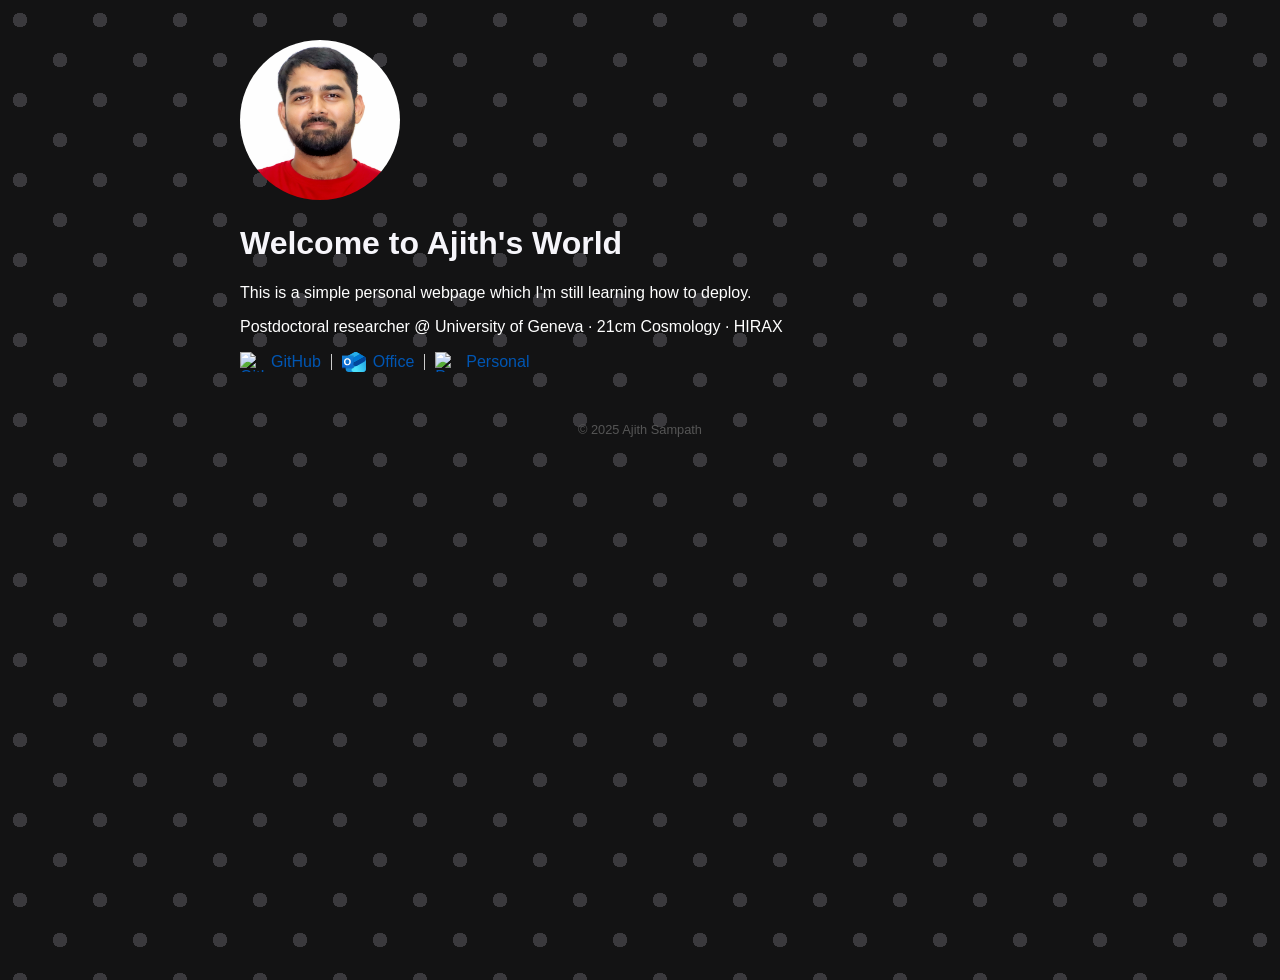
==== index.html @ edf6ab3c "First design" ====
<!DOCTYPE html>
<html lang="en">
<head>
  <meta charset="UTF-8" />
  <meta name="viewport" content="width=device-width, initial-scale=1" />
  <title>Ajith's Homepage</title>
  <link rel="stylesheet" href="style.css">
</head>
<body>
  <header class="profile">
    <img src="images/me.jpeg" alt="My photo">
    <div>
    <h1>Welcome to Ajith's World</h1>
    <p>This is a simple personal webpage which I'm still learning how to deploy.</p>
    <p>Postdoctoral researcher @ University of Geneva · 21cm Cosmology · HIRAX </p>
    <p class="links">
      <a href="https://github.com/ajithsampath" target="_blank" rel="noopener"class="icon-link"> 
        <img src="images/github.svg" alt="GitHub">GitHub</a> <span class="separator"></span>
      <a href="mailto:ajith.sampath@unige.ch" target="_blank" rel="noopener" class="icon-link">
    <img src="images/outlook.svg" alt="Office">Office</a> <span class="separator"></span>
      <a href="mailto:ajithsampath1997@gmail.com" target="_blank" rel="noopener"class="icon-link">
    <img src="images/gmail.svg" alt="Personal">Personal</a>
    </p>  
    </div>
  </header>


  <footer>
    &copy; 2025 Ajith Sampath
  </footer>
</body>
</html>
---- style.css ----
body {
  font-family: Arial, sans-serif;
  max-width: 800px;
  margin: auto;
  padding: 40px;
}

h1 {
  color: #F6F5FA;
}

.profile img {
  width: 160px;        /* change this value */
  height: 160px;
  max-width: 100%;
  object-fit: cover;  /* prevents stretching */
  border-radius: 50%; /* circular photo */
}
a {
  color: #0056b3;
  text-decoration: none;
}

a:hover {
  text-decoration: underline;
}


.icon-link {
  display: inline-flex;
  align-items: center;
  gap: 6px;
}

.icon-link img {
  border-radius: 0;
  width: 25px;
  height: 20px;
}


hr {
  border: none;
  height: 1px;
  background-color: #ccc;
  margin: 30px 0;
}


.links {
  display: flex;
  align-items: center;
  gap: 10px;
}

.separator {
  width: 1px;
  height: 16px;
  background-color: #ccc;
}

footer {
  text-align: center;
  margin-top: 50px;
  font-size: 0.8em;
  color: #555;
}


body {
  position: relative;
  background: #131314;
  overflow: hidden;
  color: white;
  min-height: 100vh;
}

/* Create multiple dots */
body::before {
  content: "";
  position: fixed;
  top: -100px; left: -100px; right: -100px; bottom: -100px;
  background:
    radial-gradient(circle 8px, #D4D1E0 90%, transparent 91%) 0 0,
    radial-gradient(circle 8px, #D4D1E0 90%, transparent 91%) 40px 40px;
  background-size: 80px 80px;
  animation: moveDots 10s linear infinite;
  opacity: 0.2;
  z-index: -1;
}

@keyframes moveDots {
  from {
    background-position: 0 0, 40px 40px;
  }
  to {
    background-position: 80px 80px, 120px 120px;
  }
}
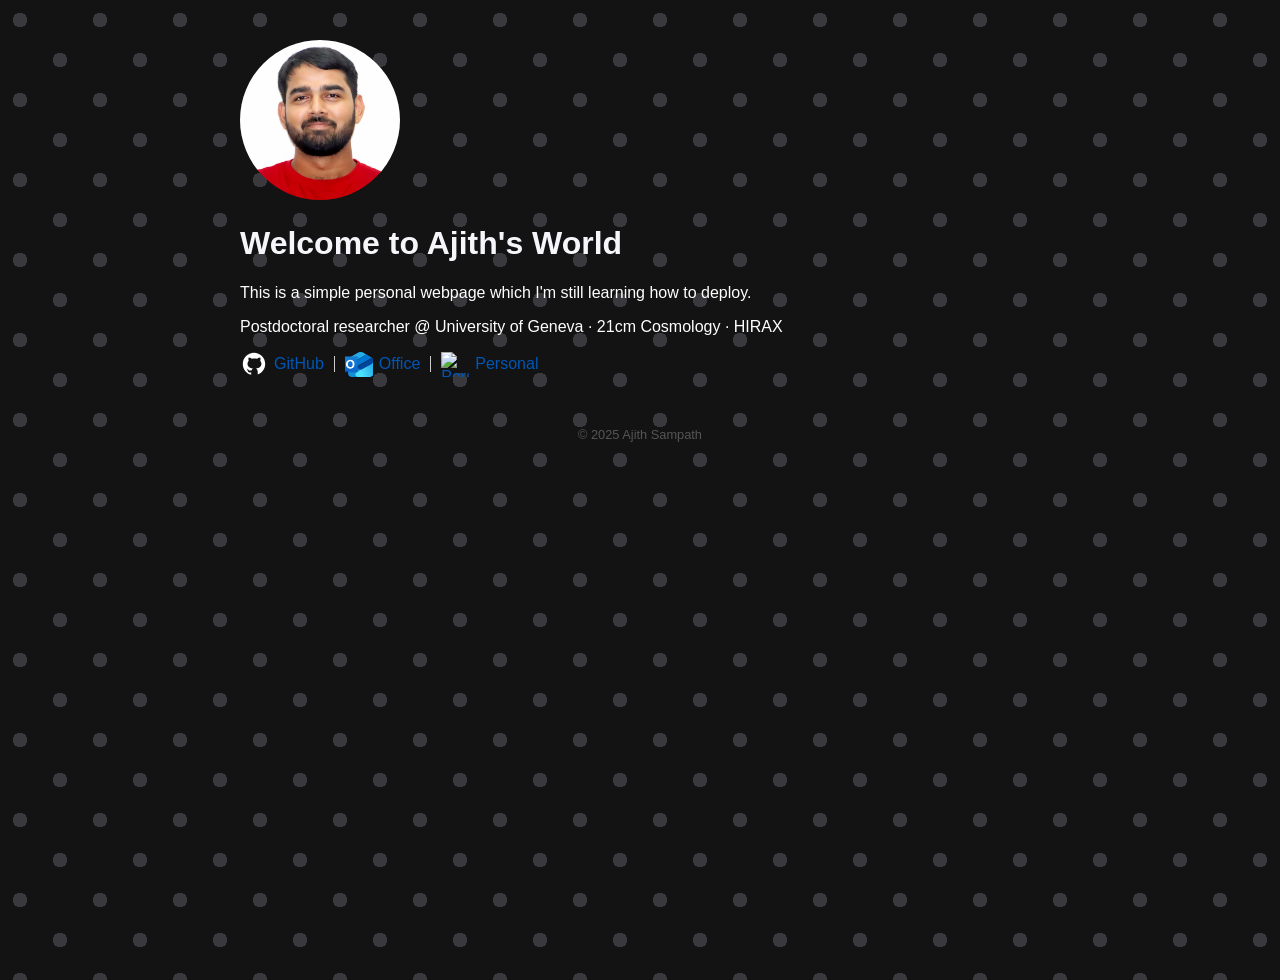
==== commit 21b389cc: "First design" ====
--- a/index.html
+++ b/index.html
@@ -15,7 +15,7 @@
     <p>Postdoctoral researcher @ University of Geneva · 21cm Cosmology · HIRAX </p>
     <p class="links">
       <a href="https://github.com/ajithsampath" target="_blank" rel="noopener"class="icon-link"> 
-        <img src="images/github.svg" alt="GitHub">GitHub</a> <span class="separator"></span>
+        <img src="images/github_w.svg" alt="GitHub">GitHub</a> <span class="separator"></span>
       <a href="mailto:ajith.sampath@unige.ch" target="_blank" rel="noopener" class="icon-link">
     <img src="images/outlook.svg" alt="Office">Office</a> <span class="separator"></span>
       <a href="mailto:ajithsampath1997@gmail.com" target="_blank" rel="noopener"class="icon-link">
--- a/style.css
+++ b/style.css
@@ -34,8 +34,8 @@
 
 .icon-link img {
   border-radius: 0;
-  width: 25px;
-  height: 20px;
+  width: 28px;
+  height: 25px;
 }
 
 
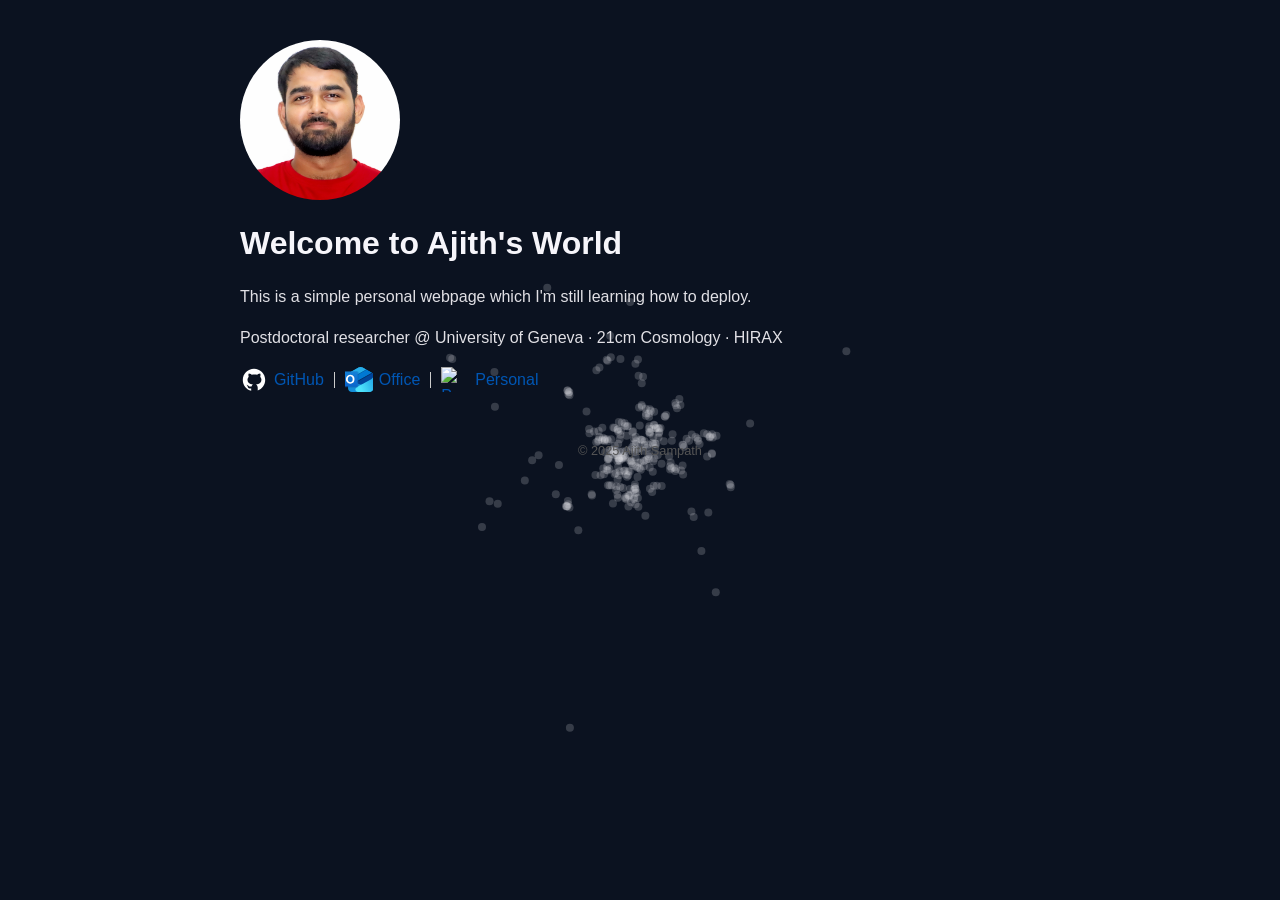
==== commit d1d65ab9: "First design" ====
--- a/index.html
+++ b/index.html
@@ -7,6 +7,7 @@
   <link rel="stylesheet" href="style.css">
 </head>
 <body>
+  <canvas id="bg"></canvas>
   <header class="profile">
     <img src="images/me.jpeg" alt="My photo">
     <div>
@@ -23,6 +24,100 @@
     </p>  
     </div>
   </header>
+  <script>
+    const canvas = document.getElementById("bg");
+    const ctx = canvas.getContext("2d");
+
+    function resize() {
+      canvas.width = window.innerWidth;
+      canvas.height = window.innerHeight;
+    }
+    resize();
+    window.addEventListener("resize", resize);
+
+    const N = 300;
+    const R = 4;
+    const SPEED = 2.2;
+
+    const particles = [];
+
+    const cx = canvas.width / 2;
+    const cy = canvas.height / 2;
+
+    for (let i = 0; i < N; i++) {
+      const angle = Math.random() * Math.PI * 2;
+      const speed = Math.random() * SPEED + 1.5;
+
+      const spread = 10; // initial universe size
+
+      particles.push({
+      x: cx + (Math.random() - 0.5) * spread,
+      y: cy + (Math.random() - 0.5) * spread,
+      vx: Math.cos(angle) * speed,
+      vy: Math.sin(angle) * speed,
+
+      // 🌌 galaxy properties
+      spin: (Math.random() - 0.5) * 0.05,
+      arms: 2 + Math.floor(Math.random() * 3),
+      phase: Math.random() * Math.PI * 2
+    });
+
+
+    }
+
+
+    function collide(p1, p2) {
+      const dx = p1.x - p2.x;
+      const dy = p1.y - p2.y;
+      const dist = Math.hypot(dx, dy);
+      if (dist < 2 * R) {
+        const nx = dx / dist;
+        const ny = dy / dist;
+        const p = (p1.vx - p2.vx) * nx + (p1.vy - p2.vy) * ny;
+        p1.vx -= p * nx;
+        p1.vy -= p * ny;
+        p2.vx += p * nx;
+        p2.vy += p * ny;
+      }
+    }
+
+    function update() {
+      ctx.clearRect(0, 0, canvas.width, canvas.height);
+
+
+      for (let i = 0; i < N; i++) {
+        const p = particles[i];
+
+        p.x += p.vx;
+        p.y += p.vy;
+
+        // eternal slowdown (never reaches zero)
+        const damping = 0.9993;
+        p.vx *= damping;
+        p.vy *= damping;
+
+
+        if (p.x < R || p.x > canvas.width - R) p.vx *= -1;
+        if (p.y < R || p.y > canvas.height - R) p.vy *= -1;
+
+        for (let j = i + 1; j < N; j++) {
+          collide(p, particles[j]);
+        }
+
+        ctx.beginPath();
+        ctx.arc(p.x, p.y, R, 0, Math.PI * 2);
+        ctx.fillStyle = "rgba(229, 231, 235, 0.2)";
+        ctx.fill();
+      }
+
+      requestAnimationFrame(update);
+    }
+
+    update();
+
+ 
+
+  </script>
 
 
   <footer>
--- a/style.css
+++ b/style.css
@@ -3,10 +3,16 @@
   max-width: 800px;
   margin: auto;
   padding: 40px;
+  background: #0b1220;
 }
 
 h1 {
   color: #F6F5FA;
+}
+
+p {
+  line-height: 1.6;
+  color: #E1E0E5;
 }
 
 .profile img {
@@ -67,33 +73,11 @@
 }
 
 
-body {
-  position: relative;
-  background: #131314;
-  overflow: hidden;
-  color: white;
-  min-height: 100vh;
-}
-
-/* Create multiple dots */
-body::before {
-  content: "";
+#bg {
   position: fixed;
-  top: -100px; left: -100px; right: -100px; bottom: -100px;
-  background:
-    radial-gradient(circle 8px, #D4D1E0 90%, transparent 91%) 0 0,
-    radial-gradient(circle 8px, #D4D1E0 90%, transparent 91%) 40px 40px;
-  background-size: 80px 80px;
-  animation: moveDots 10s linear infinite;
-  opacity: 0.2;
+  top: 0;
+  left: 0;
+  width: 100vw;
+  height: 100vh;
   z-index: -1;
 }
-
-@keyframes moveDots {
-  from {
-    background-position: 0 0, 40px 40px;
-  }
-  to {
-    background-position: 80px 80px, 120px 120px;
-  }
-}
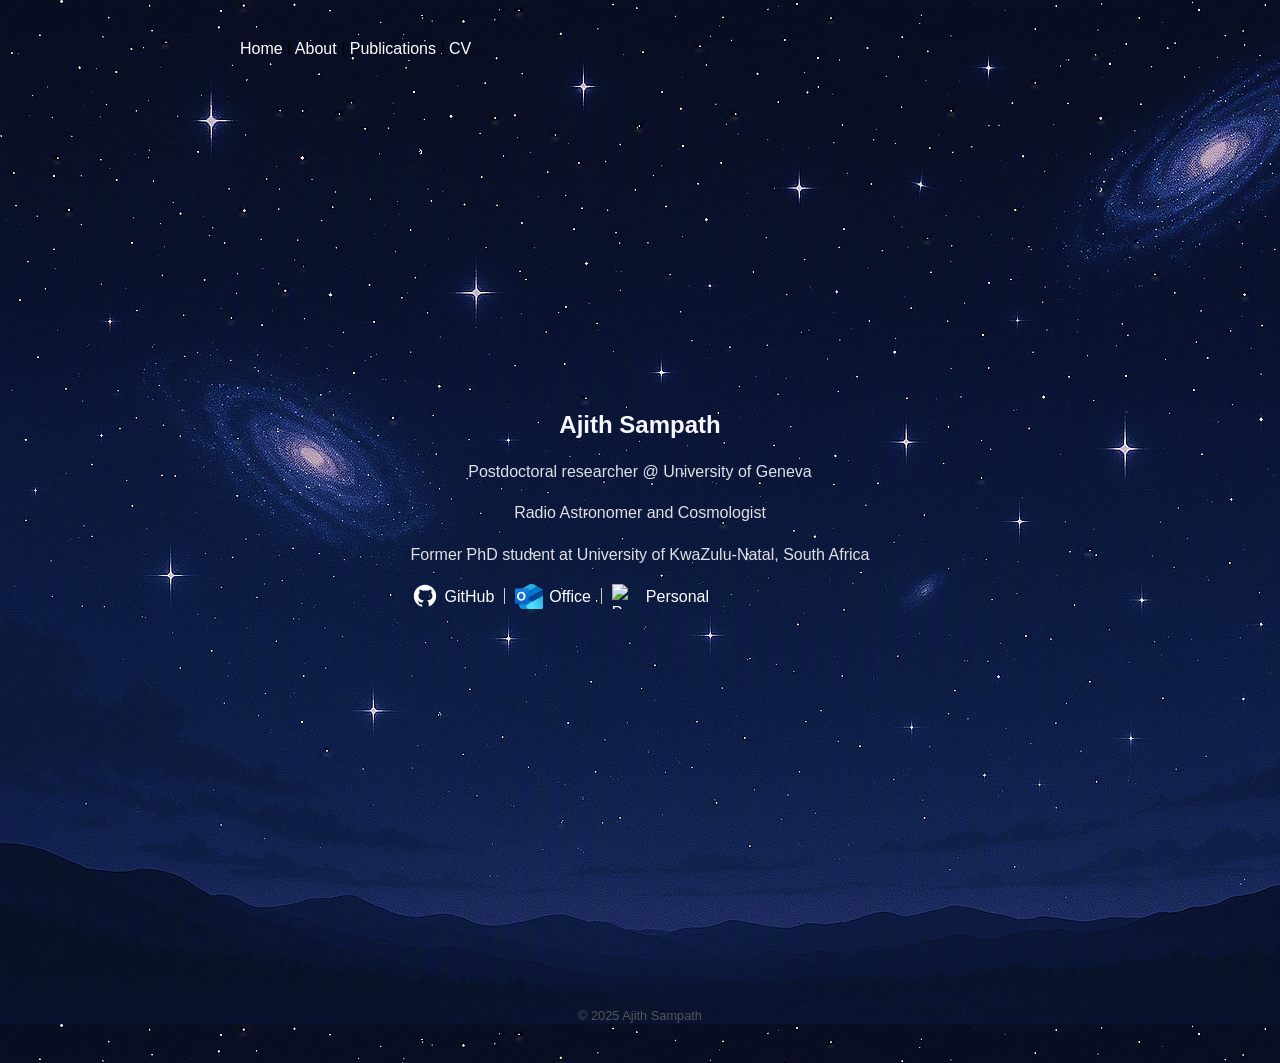
==== commit b1fb6db7: "bg update" ====
--- a/index.html
+++ b/index.html
@@ -7,13 +7,21 @@
   <link rel="stylesheet" href="style.css">
 </head>
 <body>
+  <nav>
+  <a href="index.html">Home</a> |
+  <a href="about.html">About</a> |
+  <a href="publications.html">Publications</a> | 
+  <a href="Ajith_Resume.pdf" target="_blank">CV</a> 
+  </nav>
+
   <canvas id="bg"></canvas>
-  <header class="profile">
-    <img src="images/me.jpeg" alt="My photo">
+  <section class="profile">
     <div>
-    <h1>Welcome to Ajith's World</h1>
-    <p>This is a simple personal webpage which I'm still learning how to deploy.</p>
-    <p>Postdoctoral researcher @ University of Geneva · 21cm Cosmology · HIRAX </p>
+    <h1>Ajith Sampath</h1>
+    <p>Postdoctoral researcher @ University of Geneva</p>
+    <p>Radio Astronomer and Cosmologist</p>
+    <p>Former PhD student at University of KwaZulu-Natal, South Africa</p>
+    
     <p class="links">
       <a href="https://github.com/ajithsampath" target="_blank" rel="noopener"class="icon-link"> 
         <img src="images/github_w.svg" alt="GitHub">GitHub</a> <span class="separator"></span>
@@ -23,7 +31,9 @@
     <img src="images/gmail.svg" alt="Personal">Personal</a>
     </p>  
     </div>
-  </header>
+  </section>
+
+<!---
   <script>
     const canvas = document.getElementById("bg");
     const ctx = canvas.getContext("2d");
@@ -80,7 +90,7 @@
         p2.vy += p * ny;
       }
     }
-
+    const maxLineDistance = 120;
     function update() {
       ctx.clearRect(0, 0, canvas.width, canvas.height);
 
@@ -103,6 +113,8 @@
         for (let j = i + 1; j < N; j++) {
           collide(p, particles[j]);
         }
+        
+
 
         ctx.beginPath();
         ctx.arc(p.x, p.y, R, 0, Math.PI * 2);
@@ -118,7 +130,7 @@
  
 
   </script>
-
+-->
 
   <footer>
     &copy; 2025 Ajith Sampath
--- a/style.css
+++ b/style.css
@@ -1,18 +1,32 @@
 body {
-  font-family: Arial, sans-serif;
+  font-family: 'Segoe UI', Tahoma, Geneva, Verdana, sans-serif;
   max-width: 800px;
   margin: auto;
   padding: 40px;
   background: #0b1220;
+  background-image: url("images/Designer.png");
+  background-color: #cccccc;
 }
 
 h1 {
+  color: #F6F5FA;
+}
+h2 {
   color: #F6F5FA;
 }
 
 p {
   line-height: 1.6;
   color: #E1E0E5;
+}
+
+.profile {
+  min-height: 100vh;
+  display: flex;
+  flex-direction: column;
+  justify-content: center;
+  align-items: center;
+  text-align: center;
 }
 
 .profile img {
@@ -23,12 +37,17 @@
   border-radius: 50%; /* circular photo */
 }
 a {
-  color: #0056b3;
+  color: white;
   text-decoration: none;
 }
 
 a:hover {
-  text-decoration: underline;
+  color: #41F25B;            /* glow color (blueish) */
+  text-shadow:
+    0 0 5px #41F25B,
+    0 0 10px #41F25B,
+    0 0 20px #41F25B;
+    text-decoration: none;
 }
 
 
@@ -81,3 +100,50 @@
   height: 100vh;
   z-index: -1;
 }
+
+nav a {
+  color: white;              /* normal link color */
+  text-decoration: none;
+  transition: color 0.3s, text-shadow 0.3s;
+}
+
+nav a:hover {
+  color: #41F25B;            /* glow color (blueish) */
+  text-shadow:
+    0 0 5px #41F25B,
+    0 0 10px #41F25B,
+    0 0 20px #41F25B;
+    text-decoration: none;
+}
+
+
+.publications {
+  margin-top: 40px;
+  color: whitesmoke;
+}
+
+.publications h2 {
+  margin-bottom: 15px;
+}
+
+.publications ul {
+  list-style-type: disc;
+  padding-left: 20px;
+}
+
+.publications li {
+  margin-bottom: 12px;
+  line-height: 1.6;
+}
+
+.publications a {
+  color: #60a5fa;
+  text-decoration: none;
+}
+
+.publications a:hover {
+  text-shadow:
+    0 0 5px #60a5fa,
+    0 0 10px #60a5fa;
+}
+
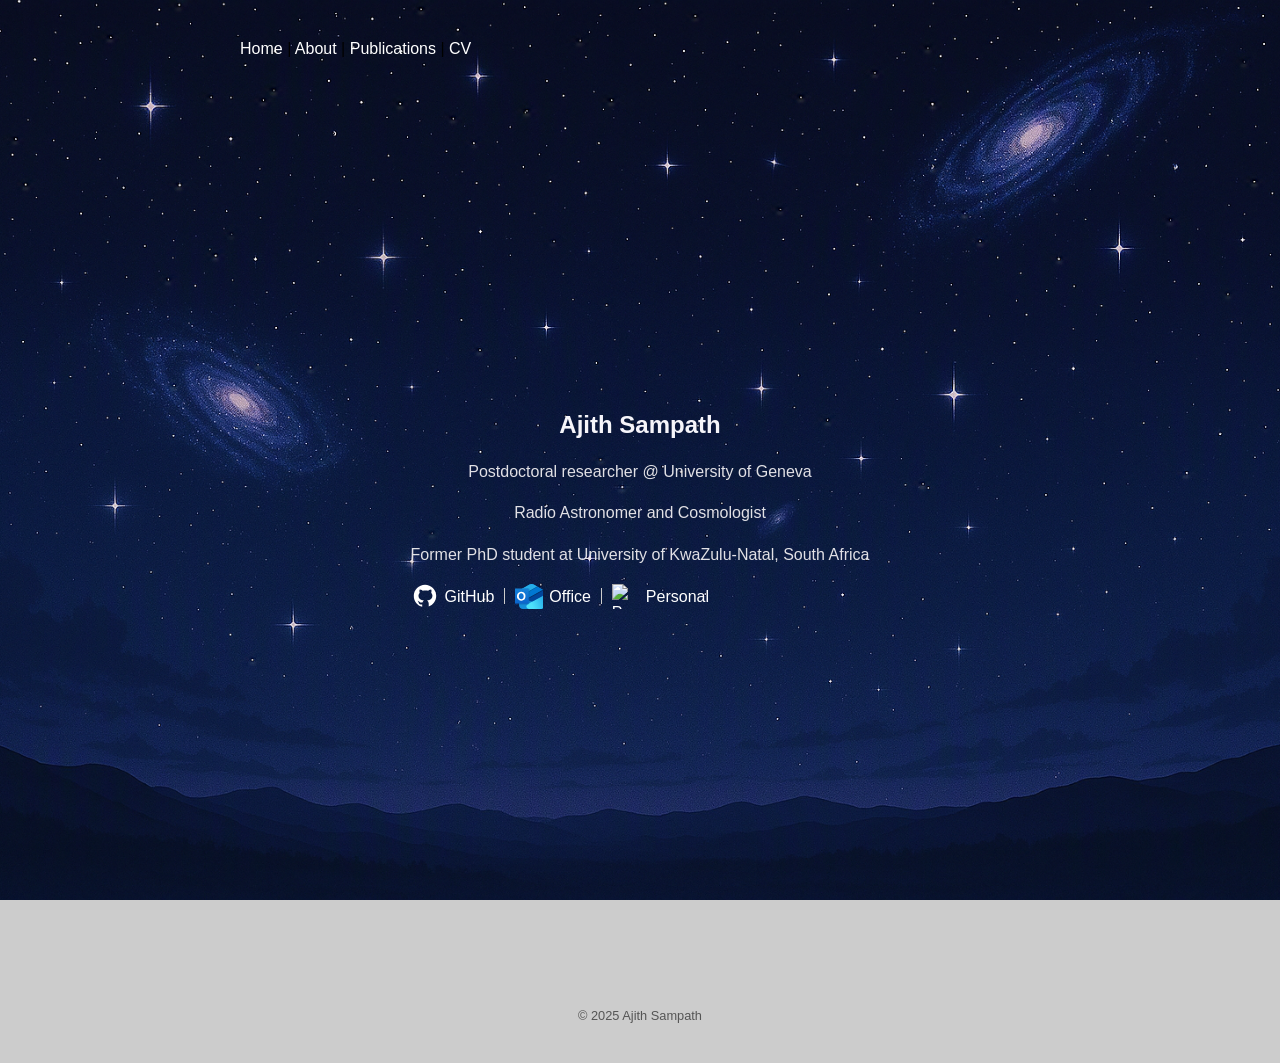
==== commit dc24e507: "cv changes" ====
--- a/index.html
+++ b/index.html
@@ -11,7 +11,7 @@
   <a href="index.html">Home</a> |
   <a href="about.html">About</a> |
   <a href="publications.html">Publications</a> | 
-  <a href="Ajith_Resume.pdf" target="_blank">CV</a> 
+  <a href="AjithResumeOfficial.pdf" target="_blank">CV</a> 
   </nav>
 
   <canvas id="bg"></canvas>
--- a/style.css
+++ b/style.css
@@ -6,6 +6,10 @@
   background: #0b1220;
   background-image: url("images/Designer.png");
   background-color: #cccccc;
+  background-repeat: no-repeat;
+  background-attachment: fixed;
+  background-position: center;
+  background-size: cover;
 }
 
 h1 {
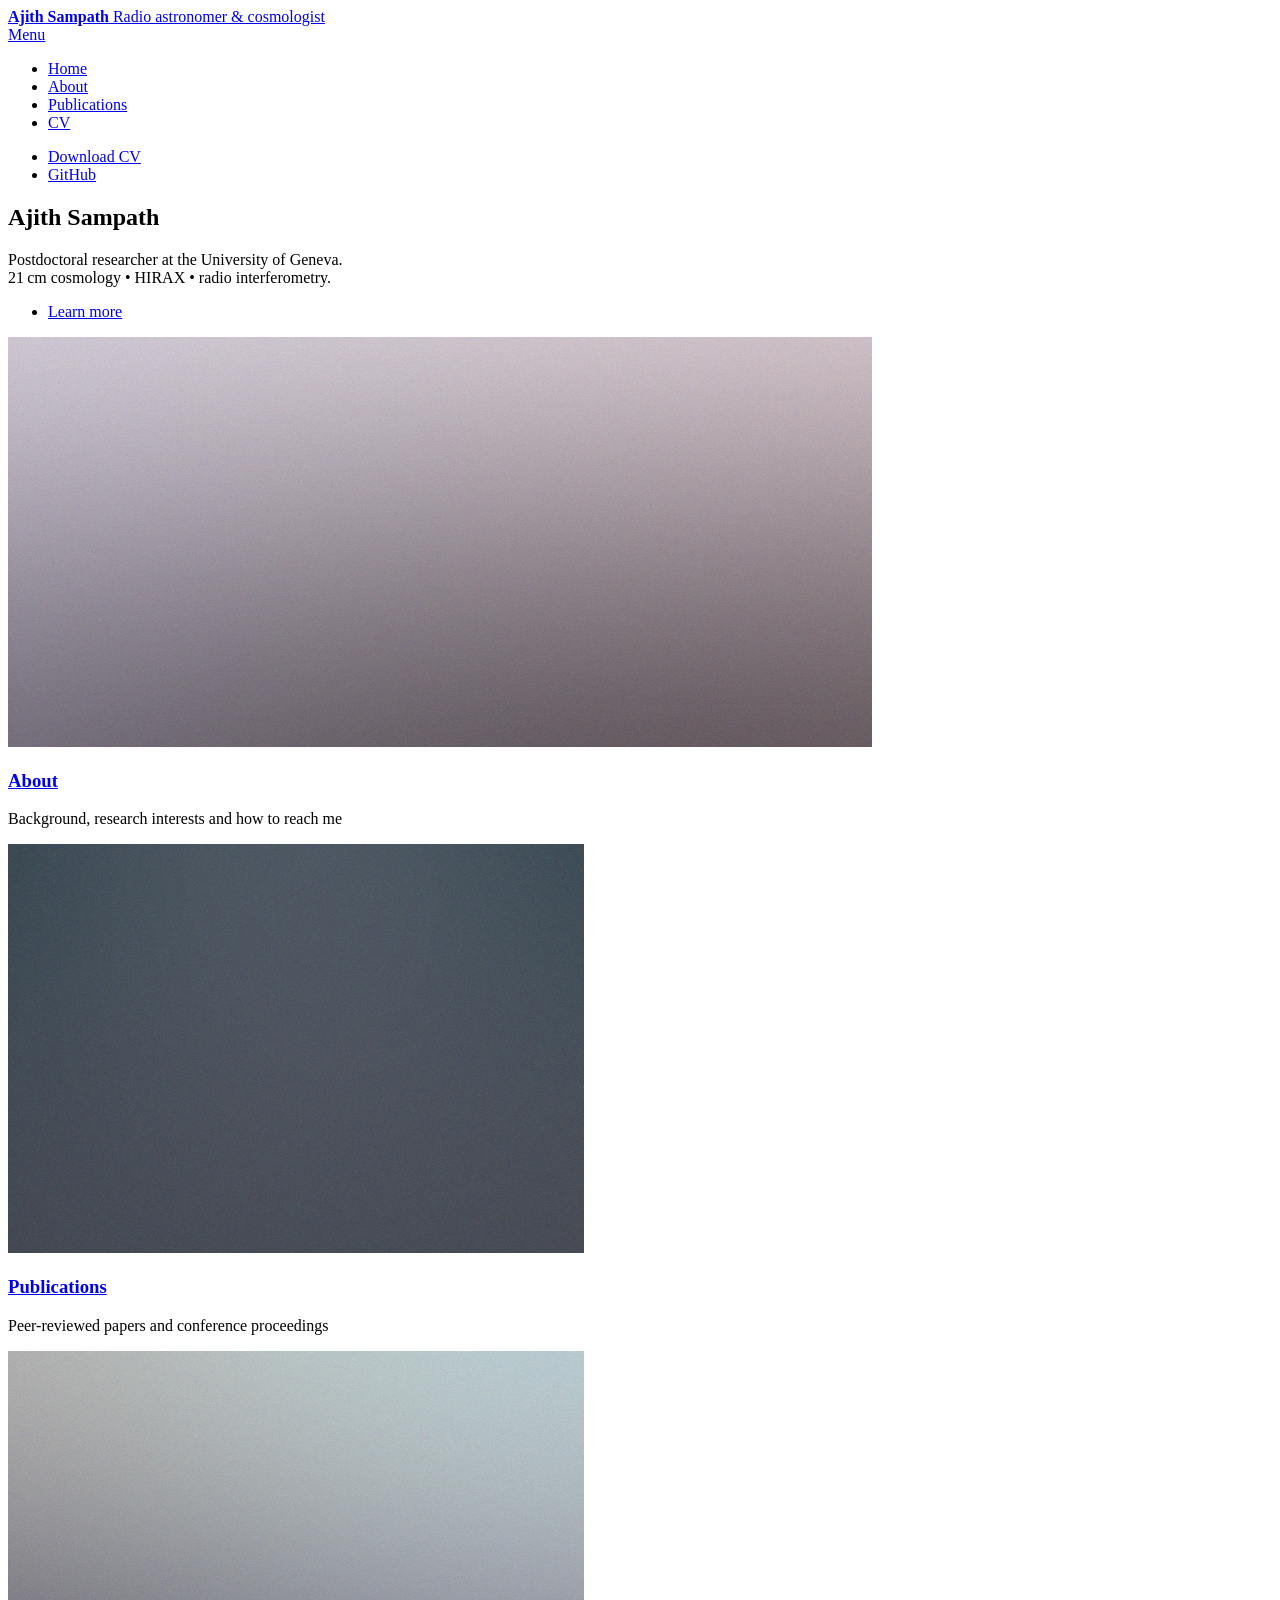
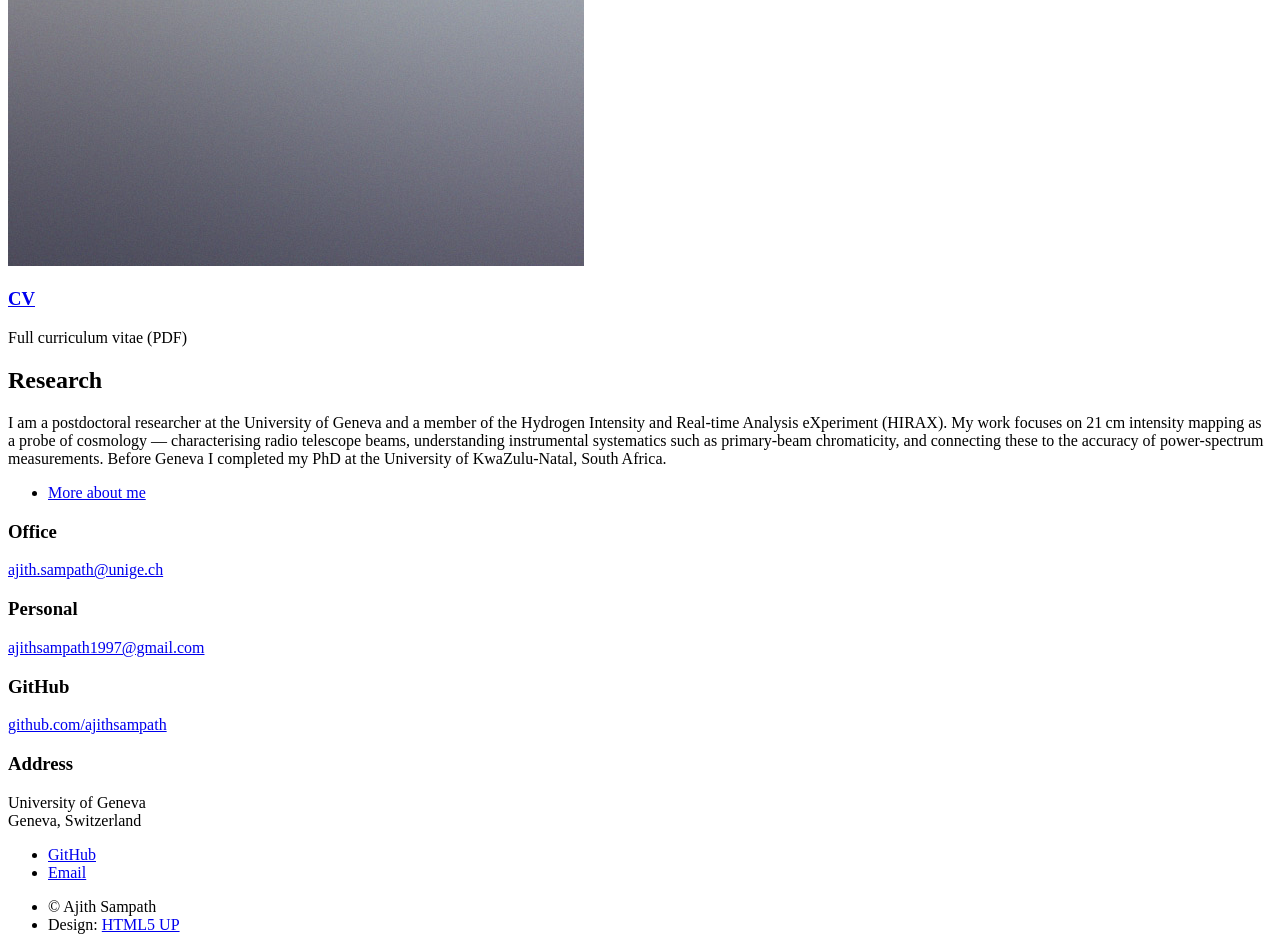
==== commit e474d533: "change design" ====
--- a/index.html
+++ b/index.html
@@ -1,139 +1,175 @@
-<!DOCTYPE html>
-<html lang="en">
-<head>
-  <meta charset="UTF-8" />
-  <meta name="viewport" content="width=device-width, initial-scale=1" />
-  <title>Ajith's Homepage</title>
-  <link rel="stylesheet" href="style.css">
-</head>
-<body>
-  <nav>
-  <a href="index.html">Home</a> |
-  <a href="about.html">About</a> |
-  <a href="publications.html">Publications</a> | 
-  <a href="AjithResumeOfficial.pdf" target="_blank">CV</a> 
-  </nav>
+<!DOCTYPE HTML>
+<!--
+	Forty by HTML5 UP
+	html5up.net | @ajlkn
+	Free for personal and commercial use under the CCA 3.0 license (html5up.net/license)
+-->
+<html>
+	<head>
+		<title>Ajith Sampath</title>
+		<meta charset="utf-8" />
+		<meta name="viewport" content="width=device-width, initial-scale=1, user-scalable=no" />
+		<meta name="description" content="Ajith Sampath &mdash; postdoctoral researcher at the University of Geneva working on 21&thinsp;cm cosmology and HIRAX." />
+		<link rel="stylesheet" href="assets/css/main.css" />
+		<noscript><link rel="stylesheet" href="assets/css/noscript.css" /></noscript>
+	</head>
+	<body class="is-preload">
 
-  <canvas id="bg"></canvas>
-  <section class="profile">
-    <div>
-    <h1>Ajith Sampath</h1>
-    <p>Postdoctoral researcher @ University of Geneva</p>
-    <p>Radio Astronomer and Cosmologist</p>
-    <p>Former PhD student at University of KwaZulu-Natal, South Africa</p>
-    
-    <p class="links">
-      <a href="https://github.com/ajithsampath" target="_blank" rel="noopener"class="icon-link"> 
-        <img src="images/github_w.svg" alt="GitHub">GitHub</a> <span class="separator"></span>
-      <a href="mailto:ajith.sampath@unige.ch" target="_blank" rel="noopener" class="icon-link">
-    <img src="images/outlook.svg" alt="Office">Office</a> <span class="separator"></span>
-      <a href="mailto:ajithsampath1997@gmail.com" target="_blank" rel="noopener"class="icon-link">
-    <img src="images/gmail.svg" alt="Personal">Personal</a>
-    </p>  
-    </div>
-  </section>
+		<!-- Wrapper -->
+			<div id="wrapper">
 
-<!---
-  <script>
-    const canvas = document.getElementById("bg");
-    const ctx = canvas.getContext("2d");
+				<!-- Header -->
+					<header id="header" class="alt">
+						<a href="index.html" class="logo"><strong>Ajith Sampath</strong> <span>Radio astronomer &amp; cosmologist</span></a>
+						<nav>
+							<a href="#menu">Menu</a>
+						</nav>
+					</header>
 
-    function resize() {
-      canvas.width = window.innerWidth;
-      canvas.height = window.innerHeight;
-    }
-    resize();
-    window.addEventListener("resize", resize);
+				<!-- Menu -->
+					<nav id="menu">
+						<ul class="links">
+							<li><a href="index.html">Home</a></li>
+							<li><a href="about.html">About</a></li>
+							<li><a href="publications.html">Publications</a></li>
+							<li><a href="AjithResumeOfficial.pdf" target="_blank" rel="noopener">CV</a></li>
+						</ul>
+						<ul class="actions stacked">
+							<li><a href="AjithResumeOfficial.pdf" target="_blank" rel="noopener" class="button primary fit">Download CV</a></li>
+							<li><a href="https://github.com/ajithsampath" target="_blank" rel="noopener" class="button fit">GitHub</a></li>
+						</ul>
+					</nav>
 
-    const N = 300;
-    const R = 4;
-    const SPEED = 2.2;
+				<!-- Banner -->
+					<section id="banner" class="major">
+						<div class="inner">
+							<header class="major">
+								<h1>Ajith Sampath</h1>
+							</header>
+							<div class="content">
+								<p>Postdoctoral researcher at the University of Geneva.<br />
+								21&thinsp;cm cosmology &bull; HIRAX &bull; radio interferometry.</p>
+								<ul class="actions">
+									<li><a href="#one" class="button next scrolly">Learn more</a></li>
+								</ul>
+							</div>
+						</div>
+					</section>
 
-    const particles = [];
+				<!-- Main -->
+					<div id="main">
 
-    const cx = canvas.width / 2;
-    const cy = canvas.height / 2;
+						<!-- One -->
+							<section id="one" class="tiles">
+								<article>
+									<span class="image">
+										<img src="images/pic03.jpg" alt="" />
+									</span>
+									<header class="major">
+										<h3><a href="about.html" class="link">About</a></h3>
+										<p>Background, research interests and how to reach me</p>
+									</header>
+								</article>
+								<article>
+									<span class="image">
+										<img src="images/pic05.jpg" alt="" />
+									</span>
+									<header class="major">
+										<h3><a href="publications.html" class="link">Publications</a></h3>
+										<p>Peer-reviewed papers and conference proceedings</p>
+									</header>
+								</article>
+								<article>
+									<span class="image">
+										<img src="images/pic08.jpg" alt="" />
+									</span>
+									<header class="major">
+										<h3><a href="AjithResumeOfficial.pdf" target="_blank" rel="noopener" class="link">CV</a></h3>
+										<p>Full curriculum vitae (PDF)</p>
+									</header>
+								</article>
+							</section>
 
-    for (let i = 0; i < N; i++) {
-      const angle = Math.random() * Math.PI * 2;
-      const speed = Math.random() * SPEED + 1.5;
+						<!-- Two -->
+							<section id="two">
+								<div class="inner">
+									<header class="major">
+										<h2>Research</h2>
+									</header>
+									<p>I am a postdoctoral researcher at the University of Geneva and a member of the
+									Hydrogen Intensity and Real-time Analysis eXperiment (HIRAX). My work focuses on
+									21&thinsp;cm intensity mapping as a probe of cosmology &mdash; characterising radio
+									telescope beams, understanding instrumental systematics such as primary-beam
+									chromaticity, and connecting these to the accuracy of power-spectrum measurements.
+									Before Geneva I completed my PhD at the University of KwaZulu-Natal, South Africa.</p>
+									<ul class="actions">
+										<li><a href="about.html" class="button next">More about me</a></li>
+									</ul>
+								</div>
+							</section>
 
-      const spread = 10; // initial universe size
+					</div>
 
-      particles.push({
-      x: cx + (Math.random() - 0.5) * spread,
-      y: cy + (Math.random() - 0.5) * spread,
-      vx: Math.cos(angle) * speed,
-      vy: Math.sin(angle) * speed,
+				<!-- Contact -->
+					<section id="contact">
+						<div class="inner">
+							<section class="split">
+								<section>
+									<div class="contact-method">
+										<span class="icon solid alt fa-envelope"></span>
+										<h3>Office</h3>
+										<a href="mailto:ajith.sampath@unige.ch">ajith.sampath@unige.ch</a>
+									</div>
+								</section>
+								<section>
+									<div class="contact-method">
+										<span class="icon solid alt fa-envelope"></span>
+										<h3>Personal</h3>
+										<a href="mailto:ajithsampath1997@gmail.com">ajithsampath1997@gmail.com</a>
+									</div>
+								</section>
+								<section>
+									<div class="contact-method">
+										<span class="icon brands alt fa-github"></span>
+										<h3>GitHub</h3>
+										<a href="https://github.com/ajithsampath" target="_blank" rel="noopener">github.com/ajithsampath</a>
+									</div>
+								</section>
+								<section>
+									<div class="contact-method">
+										<span class="icon solid alt fa-home"></span>
+										<h3>Address</h3>
+										<span>University of Geneva<br />
+										Geneva, Switzerland</span>
+									</div>
+								</section>
+							</section>
+						</div>
+					</section>
 
-      // 🌌 galaxy properties
-      spin: (Math.random() - 0.5) * 0.05,
-      arms: 2 + Math.floor(Math.random() * 3),
-      phase: Math.random() * Math.PI * 2
-    });
+				<!-- Footer -->
+					<footer id="footer">
+						<div class="inner">
+							<ul class="icons">
+								<li><a href="https://github.com/ajithsampath" target="_blank" rel="noopener" class="icon brands alt fa-github"><span class="label">GitHub</span></a></li>
+								<li><a href="mailto:ajith.sampath@unige.ch" class="icon solid alt fa-envelope"><span class="label">Email</span></a></li>
+							</ul>
+							<ul class="copyright">
+								<li>&copy; Ajith Sampath</li><li>Design: <a href="https://html5up.net">HTML5 UP</a></li>
+							</ul>
+						</div>
+					</footer>
 
+			</div>
 
-    }
+		<!-- Scripts -->
+			<script src="assets/js/jquery.min.js"></script>
+			<script src="assets/js/jquery.scrolly.min.js"></script>
+			<script src="assets/js/jquery.scrollex.min.js"></script>
+			<script src="assets/js/browser.min.js"></script>
+			<script src="assets/js/breakpoints.min.js"></script>
+			<script src="assets/js/util.js"></script>
+			<script src="assets/js/main.js"></script>
 
-
-    function collide(p1, p2) {
-      const dx = p1.x - p2.x;
-      const dy = p1.y - p2.y;
-      const dist = Math.hypot(dx, dy);
-      if (dist < 2 * R) {
-        const nx = dx / dist;
-        const ny = dy / dist;
-        const p = (p1.vx - p2.vx) * nx + (p1.vy - p2.vy) * ny;
-        p1.vx -= p * nx;
-        p1.vy -= p * ny;
-        p2.vx += p * nx;
-        p2.vy += p * ny;
-      }
-    }
-    const maxLineDistance = 120;
-    function update() {
-      ctx.clearRect(0, 0, canvas.width, canvas.height);
-
-
-      for (let i = 0; i < N; i++) {
-        const p = particles[i];
-
-        p.x += p.vx;
-        p.y += p.vy;
-
-        // eternal slowdown (never reaches zero)
-        const damping = 0.9993;
-        p.vx *= damping;
-        p.vy *= damping;
-
-
-        if (p.x < R || p.x > canvas.width - R) p.vx *= -1;
-        if (p.y < R || p.y > canvas.height - R) p.vy *= -1;
-
-        for (let j = i + 1; j < N; j++) {
-          collide(p, particles[j]);
-        }
-        
-
-
-        ctx.beginPath();
-        ctx.arc(p.x, p.y, R, 0, Math.PI * 2);
-        ctx.fillStyle = "rgba(229, 231, 235, 0.2)";
-        ctx.fill();
-      }
-
-      requestAnimationFrame(update);
-    }
-
-    update();
-
- 
-
-  </script>
--->
-
-  <footer>
-    &copy; 2025 Ajith Sampath
-  </footer>
-</body>
+	</body>
 </html>
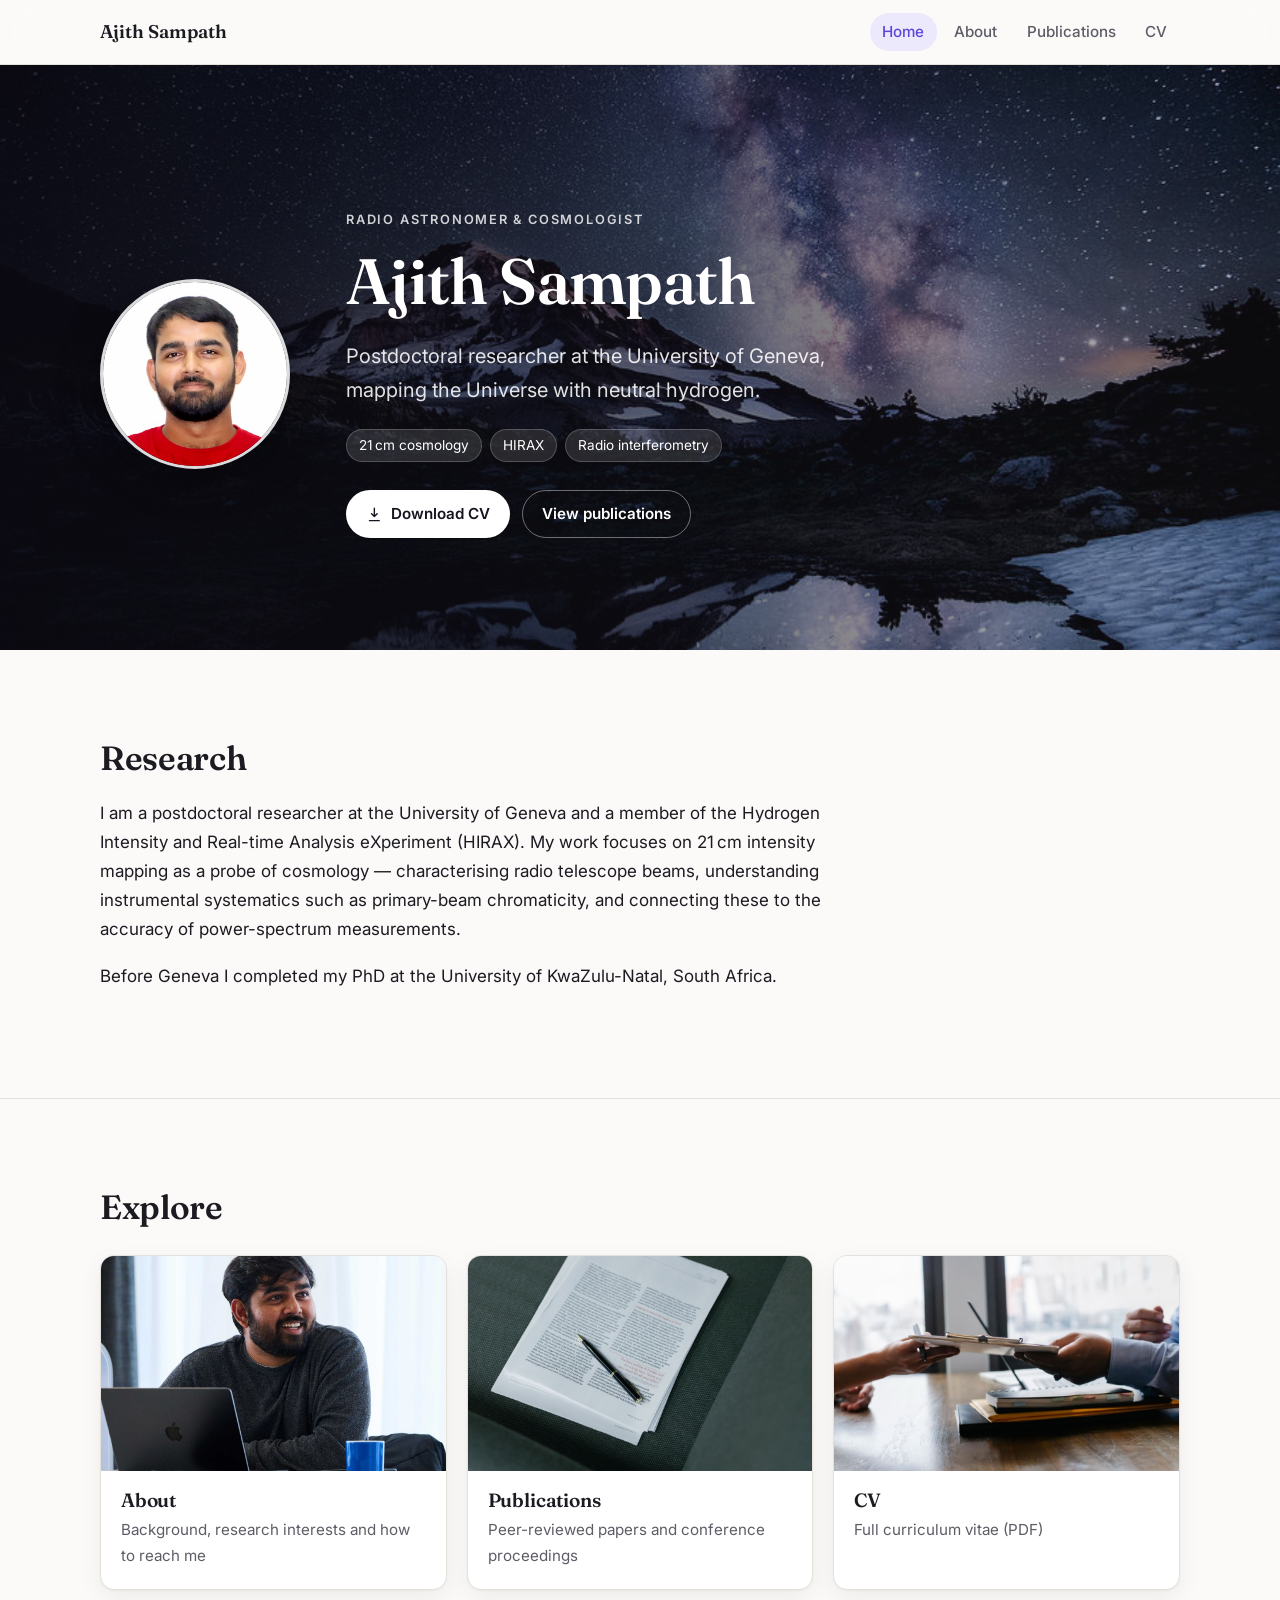
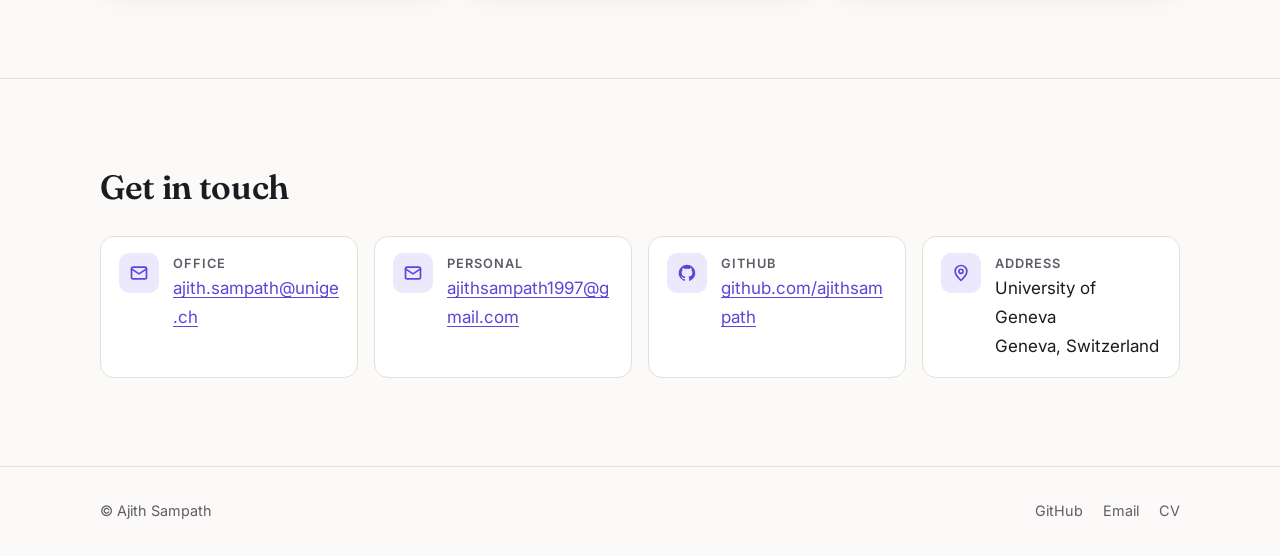
==== commit d2302ce6: "new design" ====
--- a/index.html
+++ b/index.html
@@ -1,175 +1,140 @@
-<!DOCTYPE HTML>
-<!--
-	Forty by HTML5 UP
-	html5up.net | @ajlkn
-	Free for personal and commercial use under the CCA 3.0 license (html5up.net/license)
--->
-<html>
-	<head>
-		<title>Ajith Sampath</title>
-		<meta charset="utf-8" />
-		<meta name="viewport" content="width=device-width, initial-scale=1, user-scalable=no" />
-		<meta name="description" content="Ajith Sampath &mdash; postdoctoral researcher at the University of Geneva working on 21&thinsp;cm cosmology and HIRAX." />
-		<link rel="stylesheet" href="assets/css/main.css" />
-		<noscript><link rel="stylesheet" href="assets/css/noscript.css" /></noscript>
-	</head>
-	<body class="is-preload">
+<!DOCTYPE html>
+<html lang="en">
+<head>
+	<meta charset="utf-8" />
+	<meta name="viewport" content="width=device-width, initial-scale=1" />
+	<title>Ajith Sampath — Radio astronomer &amp; cosmologist</title>
+	<meta name="description" content="Ajith Sampath — postdoctoral researcher at the University of Geneva working on 21 cm cosmology and HIRAX." />
+	<meta property="og:title" content="Ajith Sampath" />
+	<meta property="og:description" content="Postdoctoral researcher at the University of Geneva working on 21 cm cosmology and HIRAX." />
+	<meta property="og:image" content="https://ajithsampath.github.io/images/banner.jpg" />
+	<meta property="og:type" content="website" />
+	<meta name="theme-color" content="#0e0d14" />
+	<link rel="preconnect" href="https://fonts.googleapis.com" />
+	<link rel="preconnect" href="https://fonts.gstatic.com" crossorigin />
+	<link rel="stylesheet" href="https://fonts.googleapis.com/css2?family=Fraunces:opsz,wght@9..144,500;9..144,600&family=Inter:wght@400;500;600&display=swap" />
+	<link rel="stylesheet" href="assets/css/style.css" />
+</head>
+<body>
+	<a class="skip-link" href="#main">Skip to content</a>
 
-		<!-- Wrapper -->
-			<div id="wrapper">
+	<header class="site-header">
+		<div class="container">
+			<a href="index.html" class="brand">Ajith Sampath</a>
+			<nav class="nav" aria-label="Main">
+				<a href="index.html" aria-current="page">Home</a>
+				<a href="about.html">About</a>
+				<a href="publications.html">Publications</a>
+				<a href="AjithResumeOfficial.pdf" target="_blank" rel="noopener">CV</a>
+			</nav>
+		</div>
+	</header>
 
-				<!-- Header -->
-					<header id="header" class="alt">
-						<a href="index.html" class="logo"><strong>Ajith Sampath</strong> <span>Radio astronomer &amp; cosmologist</span></a>
-						<nav>
-							<a href="#menu">Menu</a>
-						</nav>
-					</header>
+	<main id="main">
+		<section class="hero">
+			<div class="container hero-inner">
+				<img class="hero-photo" src="images/profile.jpg" alt="Portrait of Ajith Sampath" width="190" height="190" />
+				<div>
+					<p class="eyebrow">Radio astronomer &amp; cosmologist</p>
+					<h1>Ajith Sampath</h1>
+					<p class="lede">Postdoctoral researcher at the University of Geneva, mapping the Universe with neutral hydrogen.</p>
+					<ul class="tags">
+						<li>21&thinsp;cm cosmology</li>
+						<li>HIRAX</li>
+						<li>Radio interferometry</li>
+					</ul>
+					<div class="actions">
+						<a class="btn btn-primary" href="AjithResumeOfficial.pdf" target="_blank" rel="noopener">
+							<svg viewBox="0 0 24 24" fill="none" stroke="currentColor" stroke-width="2" stroke-linecap="round" stroke-linejoin="round" aria-hidden="true"><path d="M12 3v12m0 0-4-4m4 4 4-4M5 21h14"/></svg>
+							Download CV
+						</a>
+						<a class="btn btn-ghost" href="publications.html">View publications</a>
+					</div>
+				</div>
+			</div>
+		</section>
 
-				<!-- Menu -->
-					<nav id="menu">
-						<ul class="links">
-							<li><a href="index.html">Home</a></li>
-							<li><a href="about.html">About</a></li>
-							<li><a href="publications.html">Publications</a></li>
-							<li><a href="AjithResumeOfficial.pdf" target="_blank" rel="noopener">CV</a></li>
-						</ul>
-						<ul class="actions stacked">
-							<li><a href="AjithResumeOfficial.pdf" target="_blank" rel="noopener" class="button primary fit">Download CV</a></li>
-							<li><a href="https://github.com/ajithsampath" target="_blank" rel="noopener" class="button fit">GitHub</a></li>
-						</ul>
-					</nav>
+		<section class="section">
+			<div class="container">
+				<div class="prose">
+					<h2>Research</h2>
+					<p>I am a postdoctoral researcher at the University of Geneva and a member of the
+					Hydrogen Intensity and Real-time Analysis eXperiment (HIRAX). My work focuses on
+					21&thinsp;cm intensity mapping as a probe of cosmology — characterising radio
+					telescope beams, understanding instrumental systematics such as primary-beam
+					chromaticity, and connecting these to the accuracy of power-spectrum measurements.</p>
+					<p>Before Geneva I completed my PhD at the University of KwaZulu-Natal, South Africa.</p>
+				</div>
+			</div>
+		</section>
 
-				<!-- Banner -->
-					<section id="banner" class="major">
-						<div class="inner">
-							<header class="major">
-								<h1>Ajith Sampath</h1>
-							</header>
-							<div class="content">
-								<p>Postdoctoral researcher at the University of Geneva.<br />
-								21&thinsp;cm cosmology &bull; HIRAX &bull; radio interferometry.</p>
-								<ul class="actions">
-									<li><a href="#one" class="button next scrolly">Learn more</a></li>
-								</ul>
-							</div>
+		<section class="section">
+			<div class="container">
+				<div class="section-head">
+					<h2>Explore</h2>
+				</div>
+				<div class="cards">
+					<article class="card">
+						<img src="images/tile-about.jpg" alt="" loading="lazy" />
+						<div class="card-body">
+							<h3><a href="about.html">About</a></h3>
+							<p>Background, research interests and how to reach me</p>
 						</div>
-					</section>
+					</article>
+					<article class="card">
+						<img src="images/tile-publications.jpg" alt="" loading="lazy" />
+						<div class="card-body">
+							<h3><a href="publications.html">Publications</a></h3>
+							<p>Peer-reviewed papers and conference proceedings</p>
+						</div>
+					</article>
+					<article class="card">
+						<img src="images/tile-cv.jpg" alt="" loading="lazy" />
+						<div class="card-body">
+							<h3><a href="AjithResumeOfficial.pdf" target="_blank" rel="noopener">CV</a></h3>
+							<p>Full curriculum vitae (PDF)</p>
+						</div>
+					</article>
+				</div>
+			</div>
+		</section>
 
-				<!-- Main -->
-					<div id="main">
+		<section class="section" id="contact">
+			<div class="container">
+				<div class="section-head">
+					<h2>Get in touch</h2>
+				</div>
+				<ul class="contact-grid">
+					<li>
+						<span class="icon"><svg viewBox="0 0 24 24" fill="none" stroke="currentColor" stroke-width="2" stroke-linecap="round" stroke-linejoin="round" aria-hidden="true"><rect x="3" y="5" width="18" height="14" rx="2"/><path d="m3 7 9 6 9-6"/></svg></span>
+						<div><strong>Office</strong><a href="mailto:ajith.sampath@unige.ch">ajith.sampath@unige.ch</a></div>
+					</li>
+					<li>
+						<span class="icon"><svg viewBox="0 0 24 24" fill="none" stroke="currentColor" stroke-width="2" stroke-linecap="round" stroke-linejoin="round" aria-hidden="true"><rect x="3" y="5" width="18" height="14" rx="2"/><path d="m3 7 9 6 9-6"/></svg></span>
+						<div><strong>Personal</strong><a href="mailto:ajithsampath1997@gmail.com">ajithsampath1997@gmail.com</a></div>
+					</li>
+					<li>
+						<span class="icon"><svg viewBox="0 0 24 24" fill="currentColor" aria-hidden="true"><path d="M12 2a10 10 0 0 0-3.16 19.49c.5.09.68-.22.68-.48v-1.7c-2.78.6-3.37-1.34-3.37-1.34-.45-1.16-1.11-1.47-1.11-1.47-.91-.62.07-.61.07-.61 1 .07 1.53 1.03 1.53 1.03.9 1.52 2.34 1.08 2.91.83.09-.65.35-1.09.63-1.34-2.22-.25-4.55-1.11-4.55-4.94 0-1.09.39-1.98 1.03-2.68-.1-.25-.45-1.27.1-2.64 0 0 .84-.27 2.75 1.02a9.56 9.56 0 0 1 5 0c1.91-1.29 2.75-1.02 2.75-1.02.55 1.37.2 2.39.1 2.64.64.7 1.03 1.59 1.03 2.68 0 3.84-2.34 4.68-4.57 4.93.36.31.68.92.68 1.85v2.74c0 .27.18.58.69.48A10 10 0 0 0 12 2Z"/></svg></span>
+						<div><strong>GitHub</strong><a href="https://github.com/ajithsampath" target="_blank" rel="noopener">github.com/ajithsampath</a></div>
+					</li>
+					<li>
+						<span class="icon"><svg viewBox="0 0 24 24" fill="none" stroke="currentColor" stroke-width="2" stroke-linecap="round" stroke-linejoin="round" aria-hidden="true"><path d="M12 21s-7-6.2-7-11a7 7 0 0 1 14 0c0 4.8-7 11-7 11Z"/><circle cx="12" cy="10" r="2.5"/></svg></span>
+						<div><strong>Address</strong><span>University of Geneva<br />Geneva, Switzerland</span></div>
+					</li>
+				</ul>
+			</div>
+		</section>
+	</main>
 
-						<!-- One -->
-							<section id="one" class="tiles">
-								<article>
-									<span class="image">
-										<img src="images/pic03.jpg" alt="" />
-									</span>
-									<header class="major">
-										<h3><a href="about.html" class="link">About</a></h3>
-										<p>Background, research interests and how to reach me</p>
-									</header>
-								</article>
-								<article>
-									<span class="image">
-										<img src="images/pic05.jpg" alt="" />
-									</span>
-									<header class="major">
-										<h3><a href="publications.html" class="link">Publications</a></h3>
-										<p>Peer-reviewed papers and conference proceedings</p>
-									</header>
-								</article>
-								<article>
-									<span class="image">
-										<img src="images/pic08.jpg" alt="" />
-									</span>
-									<header class="major">
-										<h3><a href="AjithResumeOfficial.pdf" target="_blank" rel="noopener" class="link">CV</a></h3>
-										<p>Full curriculum vitae (PDF)</p>
-									</header>
-								</article>
-							</section>
-
-						<!-- Two -->
-							<section id="two">
-								<div class="inner">
-									<header class="major">
-										<h2>Research</h2>
-									</header>
-									<p>I am a postdoctoral researcher at the University of Geneva and a member of the
-									Hydrogen Intensity and Real-time Analysis eXperiment (HIRAX). My work focuses on
-									21&thinsp;cm intensity mapping as a probe of cosmology &mdash; characterising radio
-									telescope beams, understanding instrumental systematics such as primary-beam
-									chromaticity, and connecting these to the accuracy of power-spectrum measurements.
-									Before Geneva I completed my PhD at the University of KwaZulu-Natal, South Africa.</p>
-									<ul class="actions">
-										<li><a href="about.html" class="button next">More about me</a></li>
-									</ul>
-								</div>
-							</section>
-
-					</div>
-
-				<!-- Contact -->
-					<section id="contact">
-						<div class="inner">
-							<section class="split">
-								<section>
-									<div class="contact-method">
-										<span class="icon solid alt fa-envelope"></span>
-										<h3>Office</h3>
-										<a href="mailto:ajith.sampath@unige.ch">ajith.sampath@unige.ch</a>
-									</div>
-								</section>
-								<section>
-									<div class="contact-method">
-										<span class="icon solid alt fa-envelope"></span>
-										<h3>Personal</h3>
-										<a href="mailto:ajithsampath1997@gmail.com">ajithsampath1997@gmail.com</a>
-									</div>
-								</section>
-								<section>
-									<div class="contact-method">
-										<span class="icon brands alt fa-github"></span>
-										<h3>GitHub</h3>
-										<a href="https://github.com/ajithsampath" target="_blank" rel="noopener">github.com/ajithsampath</a>
-									</div>
-								</section>
-								<section>
-									<div class="contact-method">
-										<span class="icon solid alt fa-home"></span>
-										<h3>Address</h3>
-										<span>University of Geneva<br />
-										Geneva, Switzerland</span>
-									</div>
-								</section>
-							</section>
-						</div>
-					</section>
-
-				<!-- Footer -->
-					<footer id="footer">
-						<div class="inner">
-							<ul class="icons">
-								<li><a href="https://github.com/ajithsampath" target="_blank" rel="noopener" class="icon brands alt fa-github"><span class="label">GitHub</span></a></li>
-								<li><a href="mailto:ajith.sampath@unige.ch" class="icon solid alt fa-envelope"><span class="label">Email</span></a></li>
-							</ul>
-							<ul class="copyright">
-								<li>&copy; Ajith Sampath</li><li>Design: <a href="https://html5up.net">HTML5 UP</a></li>
-							</ul>
-						</div>
-					</footer>
-
-			</div>
-
-		<!-- Scripts -->
-			<script src="assets/js/jquery.min.js"></script>
-			<script src="assets/js/jquery.scrolly.min.js"></script>
-			<script src="assets/js/jquery.scrollex.min.js"></script>
-			<script src="assets/js/browser.min.js"></script>
-			<script src="assets/js/breakpoints.min.js"></script>
-			<script src="assets/js/util.js"></script>
-			<script src="assets/js/main.js"></script>
-
-	</body>
+	<footer class="site-footer">
+		<div class="container">
+			<span>&copy; Ajith Sampath</span>
+			<nav aria-label="Footer">
+				<a href="https://github.com/ajithsampath" target="_blank" rel="noopener">GitHub</a>
+				<a href="mailto:ajith.sampath@unige.ch">Email</a>
+				<a href="AjithResumeOfficial.pdf" target="_blank" rel="noopener">CV</a>
+			</nav>
+		</div>
+	</footer>
+</body>
 </html>
--- a/assets/css/style.css
+++ b/assets/css/style.css
@@ -0,0 +1,242 @@
+:root {
+	--bg: #fbfaf8;
+	--surface: #ffffff;
+	--surface-2: #f3f1ed;
+	--text: #1c1b22;
+	--muted: #5e5c66;
+	--border: #e4e1da;
+	--accent: #5b47d6;
+	--accent-soft: #ece9fd;
+	--shadow: 0 1px 2px rgb(20 18 30 / 0.04), 0 8px 24px rgb(20 18 30 / 0.06);
+	--radius: 14px;
+	--max: 1080px;
+	--font-sans: "Inter", ui-sans-serif, system-ui, -apple-system, "Segoe UI", sans-serif;
+	--font-serif: "Fraunces", ui-serif, Georgia, serif;
+	color-scheme: light;
+}
+
+@media (prefers-color-scheme: dark) {
+	:root {
+		--bg: #0e0d14;
+		--surface: #16151f;
+		--surface-2: #1d1c28;
+		--text: #ecebf2;
+		--muted: #a3a1b0;
+		--border: #2a2937;
+		--accent: #a99cff;
+		--accent-soft: #252140;
+		--shadow: 0 1px 2px rgb(0 0 0 / 0.3), 0 8px 24px rgb(0 0 0 / 0.35);
+		color-scheme: dark;
+	}
+}
+
+*, *::before, *::after { box-sizing: border-box; }
+
+html { scroll-behavior: smooth; -webkit-text-size-adjust: 100%; }
+
+@media (prefers-reduced-motion: reduce) {
+	html { scroll-behavior: auto; }
+	* { transition: none !important; }
+}
+
+body {
+	margin: 0;
+	background: var(--bg);
+	color: var(--text);
+	font-family: var(--font-sans);
+	font-size: 1.0625rem;
+	line-height: 1.7;
+	-webkit-font-smoothing: antialiased;
+}
+
+img { max-width: 100%; display: block; }
+
+a { color: var(--accent); text-decoration-thickness: 1px; text-underline-offset: 3px; }
+a:hover { text-decoration-thickness: 2px; }
+
+:focus-visible { outline: 2px solid var(--accent); outline-offset: 3px; border-radius: 4px; }
+
+h1, h2, h3 { font-family: var(--font-serif); font-weight: 600; line-height: 1.2; letter-spacing: -0.01em; margin: 0 0 0.6em; }
+h1 { font-size: clamp(2.4rem, 6vw, 4rem); }
+h2 { font-size: clamp(1.6rem, 3.5vw, 2.1rem); }
+h3 { font-size: 1.2rem; }
+p { margin: 0 0 1.1em; }
+
+.container { width: min(var(--max), 100% - 2rem); margin-inline: auto; }
+
+.skip-link { position: absolute; left: -9999px; }
+.skip-link:focus { left: 1rem; top: 1rem; z-index: 100; background: var(--surface); padding: 0.5rem 1rem; }
+
+/* Header */
+.site-header {
+	position: sticky;
+	top: 0;
+	z-index: 50;
+	background: color-mix(in srgb, var(--bg) 82%, transparent);
+	backdrop-filter: saturate(160%) blur(12px);
+	-webkit-backdrop-filter: saturate(160%) blur(12px);
+	border-bottom: 1px solid var(--border);
+}
+.site-header .container { display: flex; align-items: center; justify-content: space-between; gap: 1rem; min-height: 64px; flex-wrap: wrap; }
+.brand { font-family: var(--font-serif); font-weight: 600; font-size: 1.15rem; color: var(--text); text-decoration: none; }
+.nav { display: flex; gap: 0.25rem; flex-wrap: wrap; }
+.nav a {
+	color: var(--muted);
+	text-decoration: none;
+	font-size: 0.95rem;
+	font-weight: 500;
+	padding: 0.4rem 0.8rem;
+	border-radius: 999px;
+	transition: background 0.15s, color 0.15s;
+}
+.nav a:hover { color: var(--text); background: var(--surface-2); }
+.nav a[aria-current="page"] { color: var(--accent); background: var(--accent-soft); }
+
+/* Hero */
+.hero {
+	position: relative;
+	isolation: isolate;
+	color: #fff;
+	padding: clamp(5rem, 14vw, 9rem) 0 clamp(4rem, 10vw, 7rem);
+	background: #0b0a12 url("../../images/banner.jpg") center 30% / cover no-repeat;
+}
+.hero::before {
+	content: "";
+	position: absolute;
+	inset: 0;
+	z-index: -1;
+	background: linear-gradient(100deg, rgb(10 9 18 / 0.88) 0%, rgb(10 9 18 / 0.55) 60%, rgb(10 9 18 / 0.25) 100%);
+}
+.hero-inner { display: flex; align-items: center; gap: clamp(1.5rem, 5vw, 3.5rem); }
+.hero-photo {
+	width: clamp(120px, 20vw, 190px);
+	height: auto;
+	aspect-ratio: 1;
+	flex-shrink: 0;
+	border-radius: 50%;
+	object-fit: cover;
+	object-position: center 30%;
+	border: 3px solid rgb(255 255 255 / 0.85);
+	box-shadow: 0 10px 40px rgb(0 0 0 / 0.4);
+}
+.eyebrow { text-transform: uppercase; letter-spacing: 0.14em; font-size: 0.8rem; font-weight: 600; opacity: 0.8; margin-bottom: 0.75rem; }
+.hero h1 { margin-bottom: 0.3em; }
+.hero .lede { font-size: clamp(1.05rem, 2.2vw, 1.25rem); max-width: 38ch; color: rgb(255 255 255 / 0.88); }
+.tags { display: flex; flex-wrap: wrap; gap: 0.5rem; list-style: none; padding: 0; margin: 0 0 1.75rem; }
+.tags li { font-size: 0.85rem; padding: 0.25rem 0.75rem; border-radius: 999px; background: rgb(255 255 255 / 0.12); border: 1px solid rgb(255 255 255 / 0.2); }
+
+@media (max-width: 640px) {
+	.hero-inner { flex-direction: column; align-items: flex-start; }
+}
+
+/* Buttons */
+.actions { display: flex; flex-wrap: wrap; gap: 0.75rem; }
+.btn {
+	display: inline-flex;
+	align-items: center;
+	gap: 0.5rem;
+	padding: 0.65rem 1.2rem;
+	border-radius: 999px;
+	font-weight: 600;
+	font-size: 0.95rem;
+	text-decoration: none;
+	border: 1px solid transparent;
+	transition: transform 0.15s, background 0.15s, border-color 0.15s;
+}
+.btn:hover { transform: translateY(-1px); }
+.btn svg { width: 1.1em; height: 1.1em; }
+.btn-primary { background: #fff; color: #16151f; }
+.btn-ghost { color: #fff; border-color: rgb(255 255 255 / 0.4); }
+.btn-ghost:hover { background: rgb(255 255 255 / 0.1); }
+
+/* Sections */
+.section { padding: clamp(3.5rem, 8vw, 5.5rem) 0; }
+.section + .section { border-top: 1px solid var(--border); }
+.section-head { display: flex; align-items: baseline; justify-content: space-between; gap: 1rem; flex-wrap: wrap; margin-bottom: 1.75rem; }
+.section-head h2 { margin: 0; }
+.prose { max-width: 68ch; }
+.muted { color: var(--muted); }
+
+/* Cards */
+.cards { display: grid; grid-template-columns: repeat(auto-fit, minmax(260px, 1fr)); gap: 1.25rem; }
+.card {
+	position: relative;
+	background: var(--surface);
+	border: 1px solid var(--border);
+	border-radius: var(--radius);
+	overflow: hidden;
+	box-shadow: var(--shadow);
+	transition: transform 0.2s, border-color 0.2s;
+}
+.card:hover { transform: translateY(-3px); border-color: var(--accent); }
+.card img { width: 100%; aspect-ratio: 16 / 10; object-fit: cover; }
+.card-body { padding: 1.1rem 1.25rem 1.3rem; }
+.card h3 { margin-bottom: 0.25em; }
+.card h3 a { color: var(--text); text-decoration: none; }
+.card h3 a::after { content: ""; position: absolute; inset: 0; }
+.card p { margin: 0; color: var(--muted); font-size: 0.95rem; }
+
+/* About */
+.about { display: grid; grid-template-columns: minmax(0, 280px) minmax(0, 1fr); gap: clamp(2rem, 5vw, 4rem); align-items: start; }
+.about-photo { border-radius: var(--radius); aspect-ratio: 4 / 5; object-fit: cover; object-position: center 25%; box-shadow: var(--shadow); }
+@media (max-width: 720px) {
+	.about { grid-template-columns: 1fr; }
+	.about-photo { max-width: 240px; }
+}
+
+/* Contact */
+.contact-grid { display: grid; grid-template-columns: repeat(auto-fit, minmax(220px, 1fr)); gap: 1rem; list-style: none; padding: 0; margin: 0; }
+.contact-grid li {
+	display: flex;
+	gap: 0.9rem;
+	align-items: flex-start;
+	padding: 1rem 1.1rem;
+	background: var(--surface);
+	border: 1px solid var(--border);
+	border-radius: var(--radius);
+	min-width: 0;
+}
+.contact-grid .icon { flex-shrink: 0; width: 40px; height: 40px; display: grid; place-items: center; border-radius: 10px; background: var(--accent-soft); color: var(--accent); }
+.contact-grid .icon svg { width: 20px; height: 20px; }
+.contact-grid strong { display: block; font-size: 0.8rem; text-transform: uppercase; letter-spacing: 0.08em; color: var(--muted); font-weight: 600; }
+.contact-grid a, .contact-grid span { overflow-wrap: anywhere; }
+
+/* Publications */
+.pubs { list-style: none; padding: 0; margin: 0; display: grid; gap: 1.25rem; }
+.pub {
+	background: var(--surface);
+	border: 1px solid var(--border);
+	border-radius: var(--radius);
+	padding: 1.4rem 1.5rem;
+	box-shadow: var(--shadow);
+}
+.pub-meta { display: flex; flex-wrap: wrap; align-items: center; gap: 0.5rem; margin-bottom: 0.6rem; font-size: 0.85rem; }
+.badge { padding: 0.15rem 0.6rem; border-radius: 999px; background: var(--accent-soft); color: var(--accent); font-weight: 600; }
+.badge.first { background: var(--text); color: var(--bg); }
+.pub h3 { font-size: 1.15rem; margin-bottom: 0.5em; }
+.pub .venue { color: var(--muted); font-size: 0.95rem; margin-bottom: 0.6em; }
+.pub details { font-size: 0.9rem; color: var(--muted); margin-bottom: 0.9rem; }
+.pub summary { cursor: pointer; width: fit-content; }
+.pub details p { margin: 0.5rem 0 0; }
+.pub mark { background: none; color: var(--text); font-weight: 600; }
+.pub-links { display: flex; flex-wrap: wrap; gap: 0.5rem; }
+.pub-links a {
+	font-size: 0.85rem;
+	font-weight: 600;
+	text-decoration: none;
+	padding: 0.3rem 0.8rem;
+	border: 1px solid var(--border);
+	border-radius: 999px;
+	transition: border-color 0.15s, background 0.15s;
+}
+.pub-links a:hover { border-color: var(--accent); background: var(--accent-soft); }
+
+/* Footer */
+.site-footer { border-top: 1px solid var(--border); padding: 2rem 0; font-size: 0.9rem; color: var(--muted); }
+.site-footer .container { display: flex; justify-content: space-between; align-items: center; gap: 1rem; flex-wrap: wrap; }
+.site-footer nav { display: flex; gap: 1.25rem; }
+.site-footer a { color: var(--muted); text-decoration: none; }
+.site-footer a:hover { color: var(--text); }
+
+.page-title { padding: clamp(3rem, 7vw, 4.5rem) 0 0; }
+.page-title p { color: var(--muted); max-width: 60ch; }
